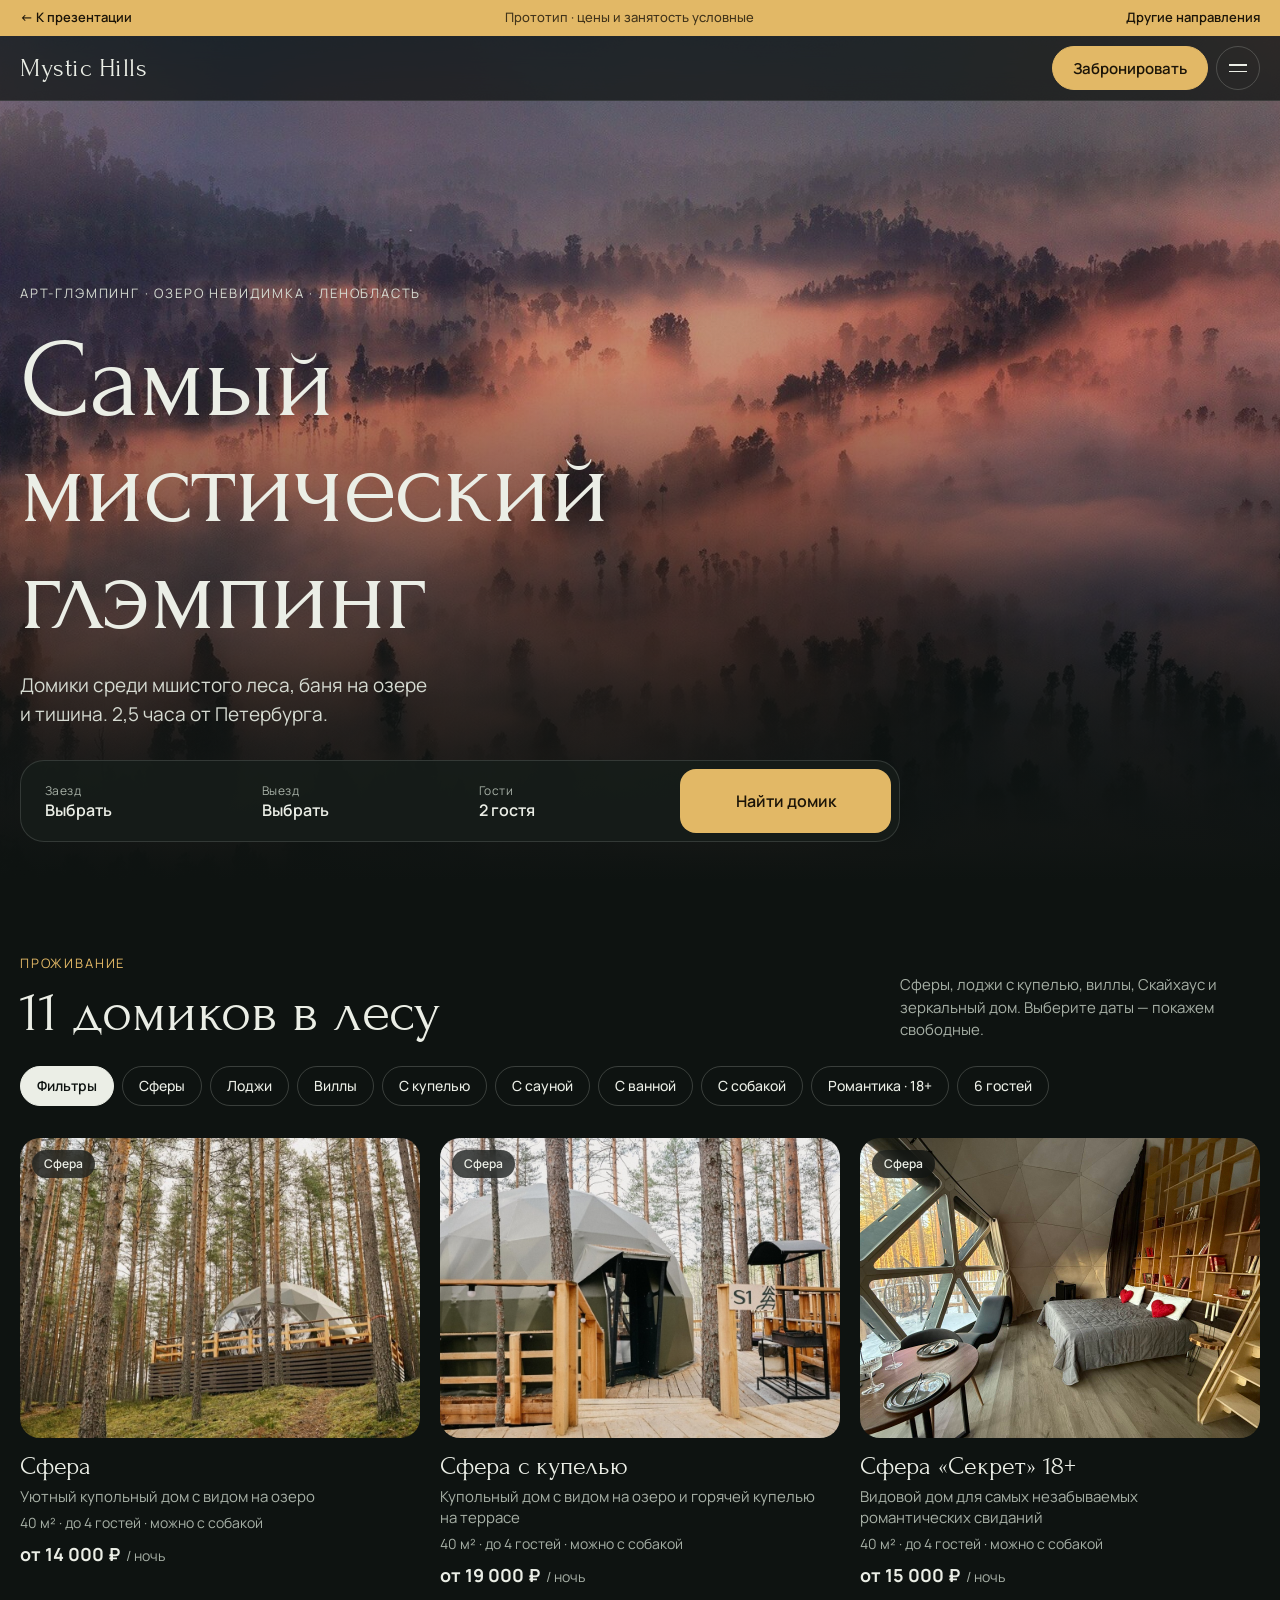
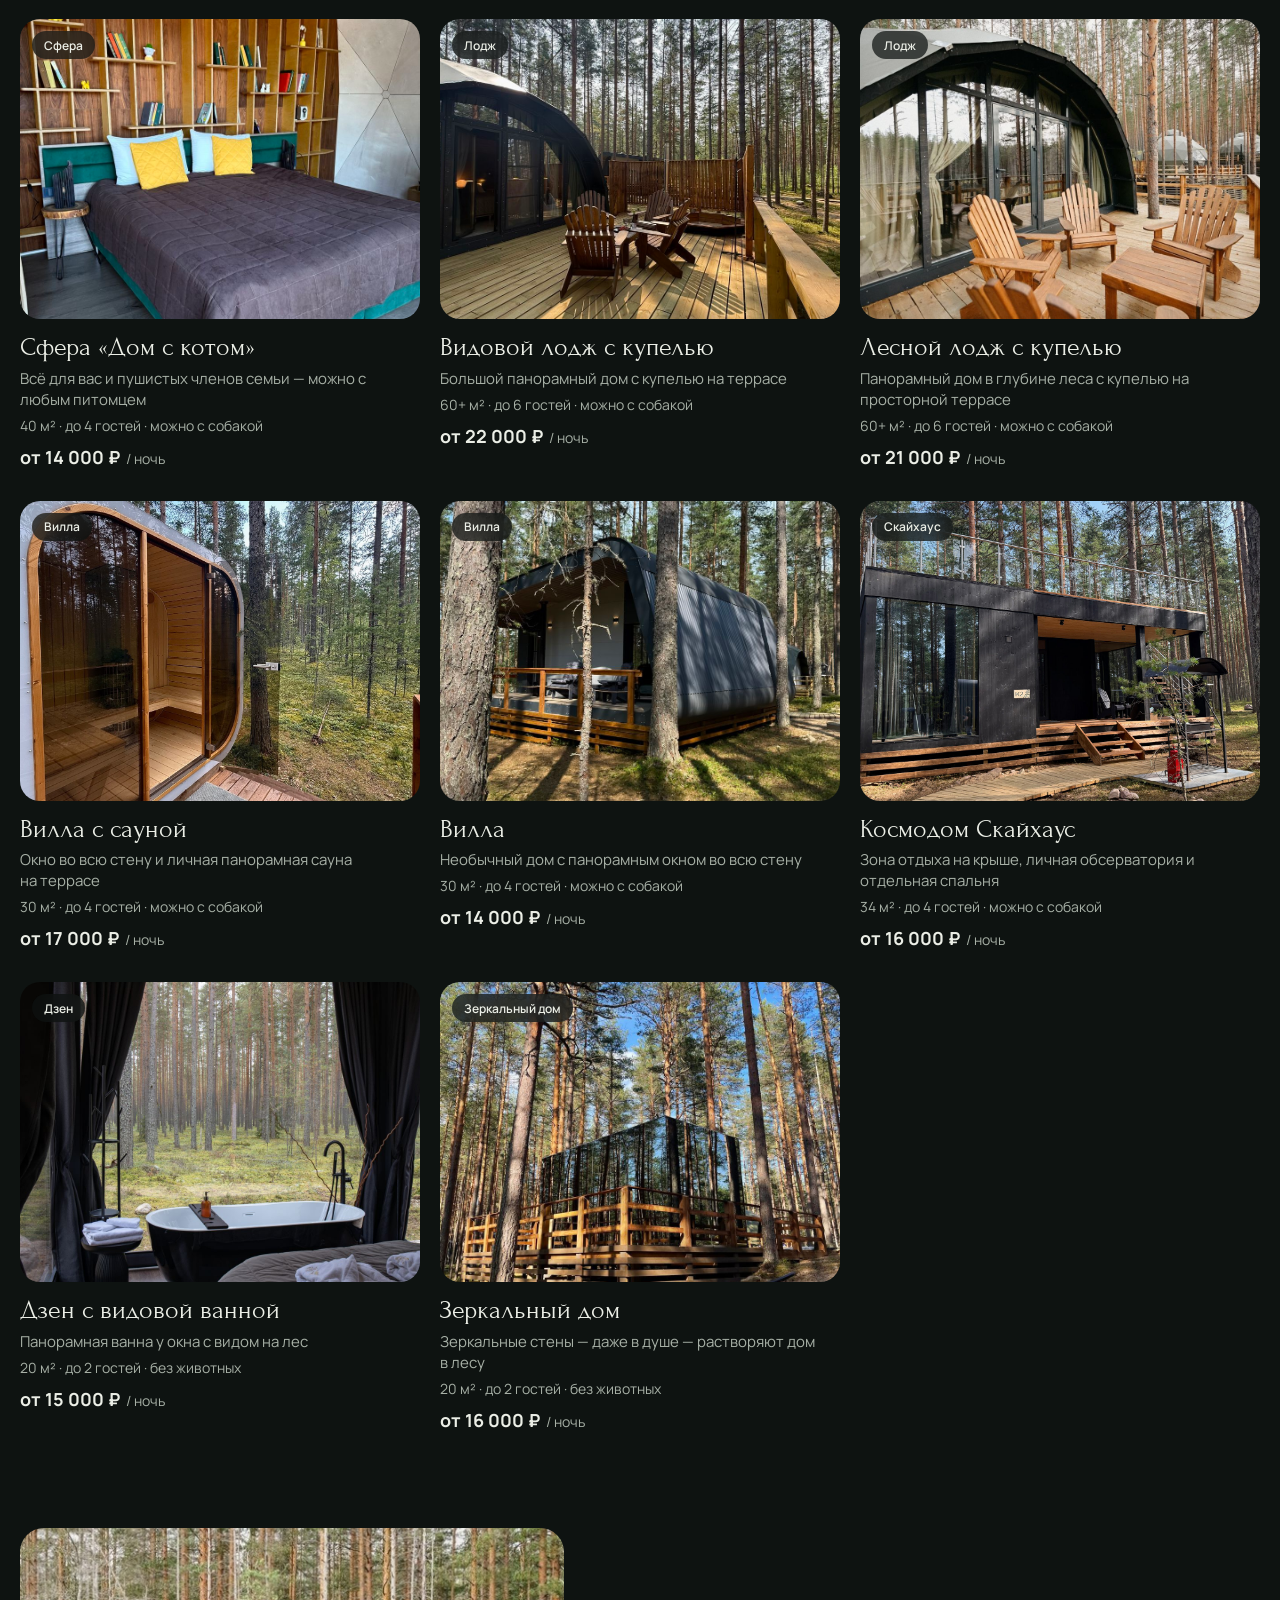
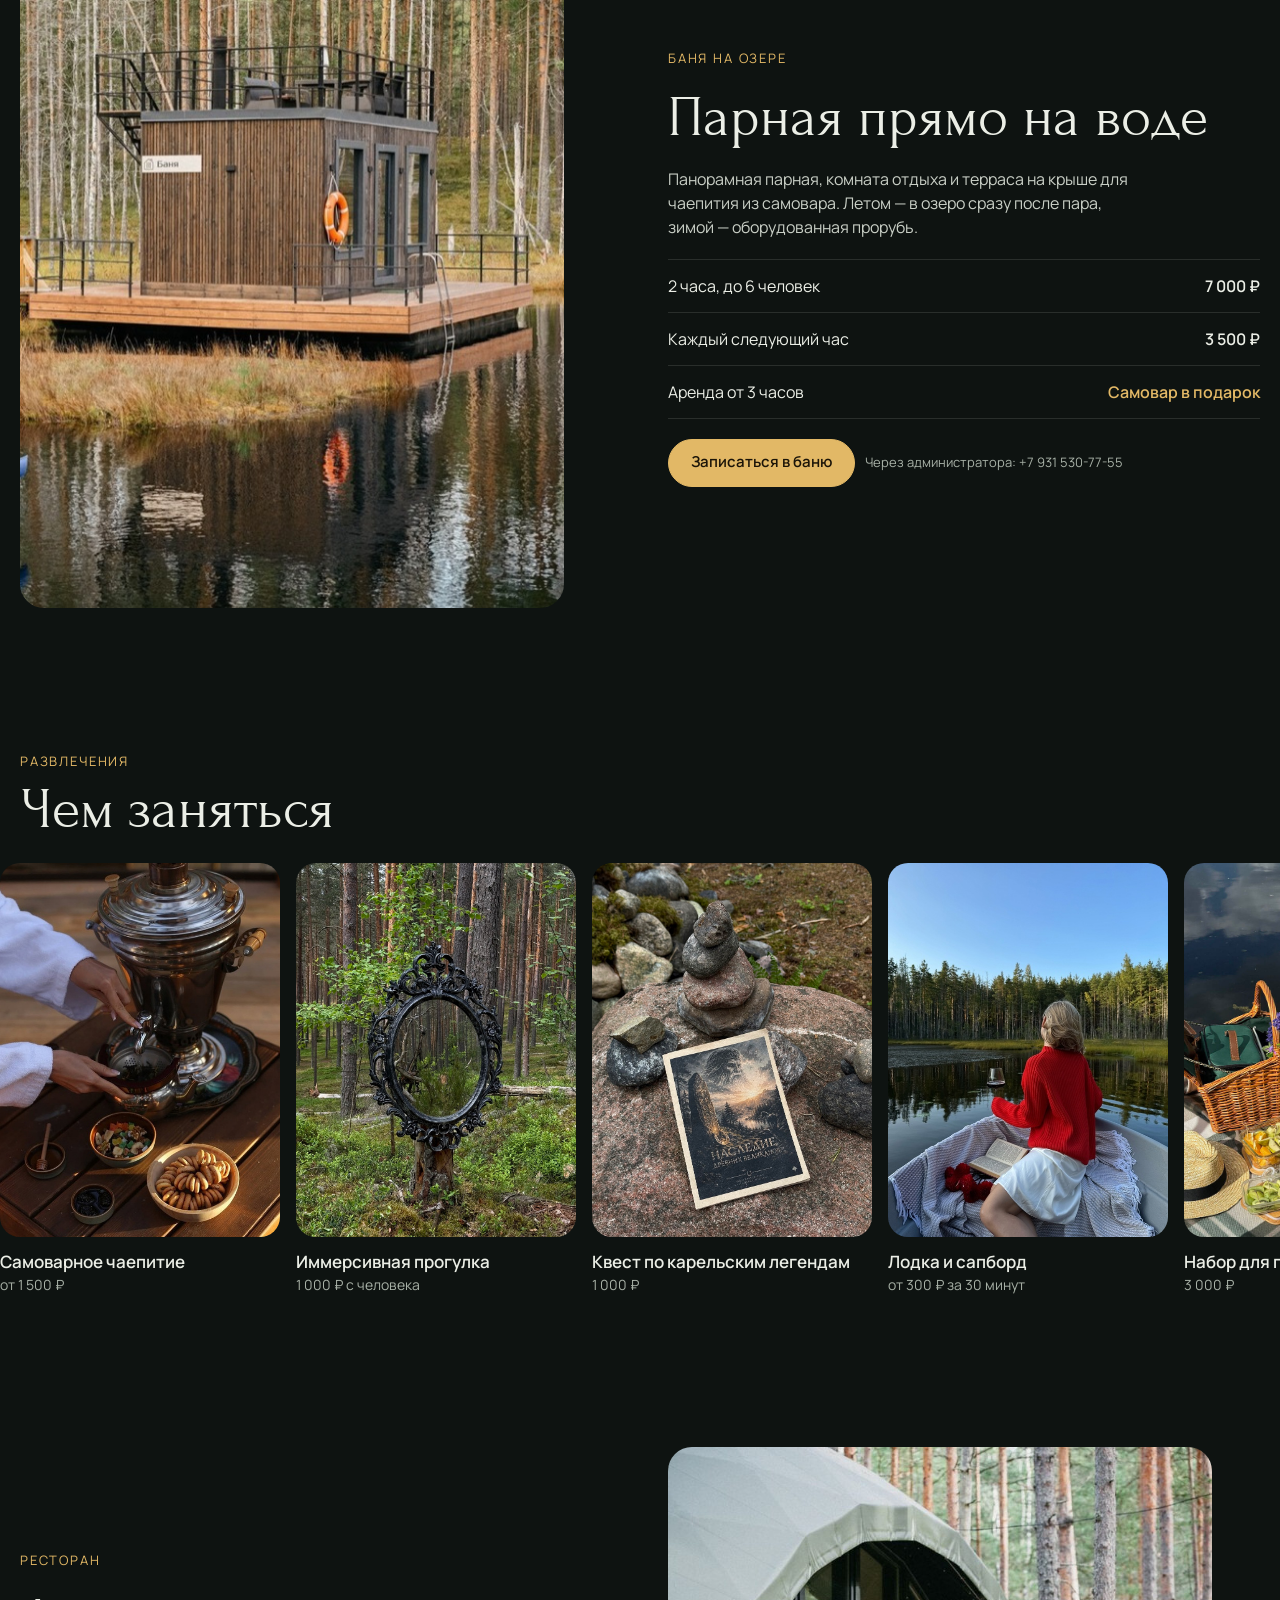
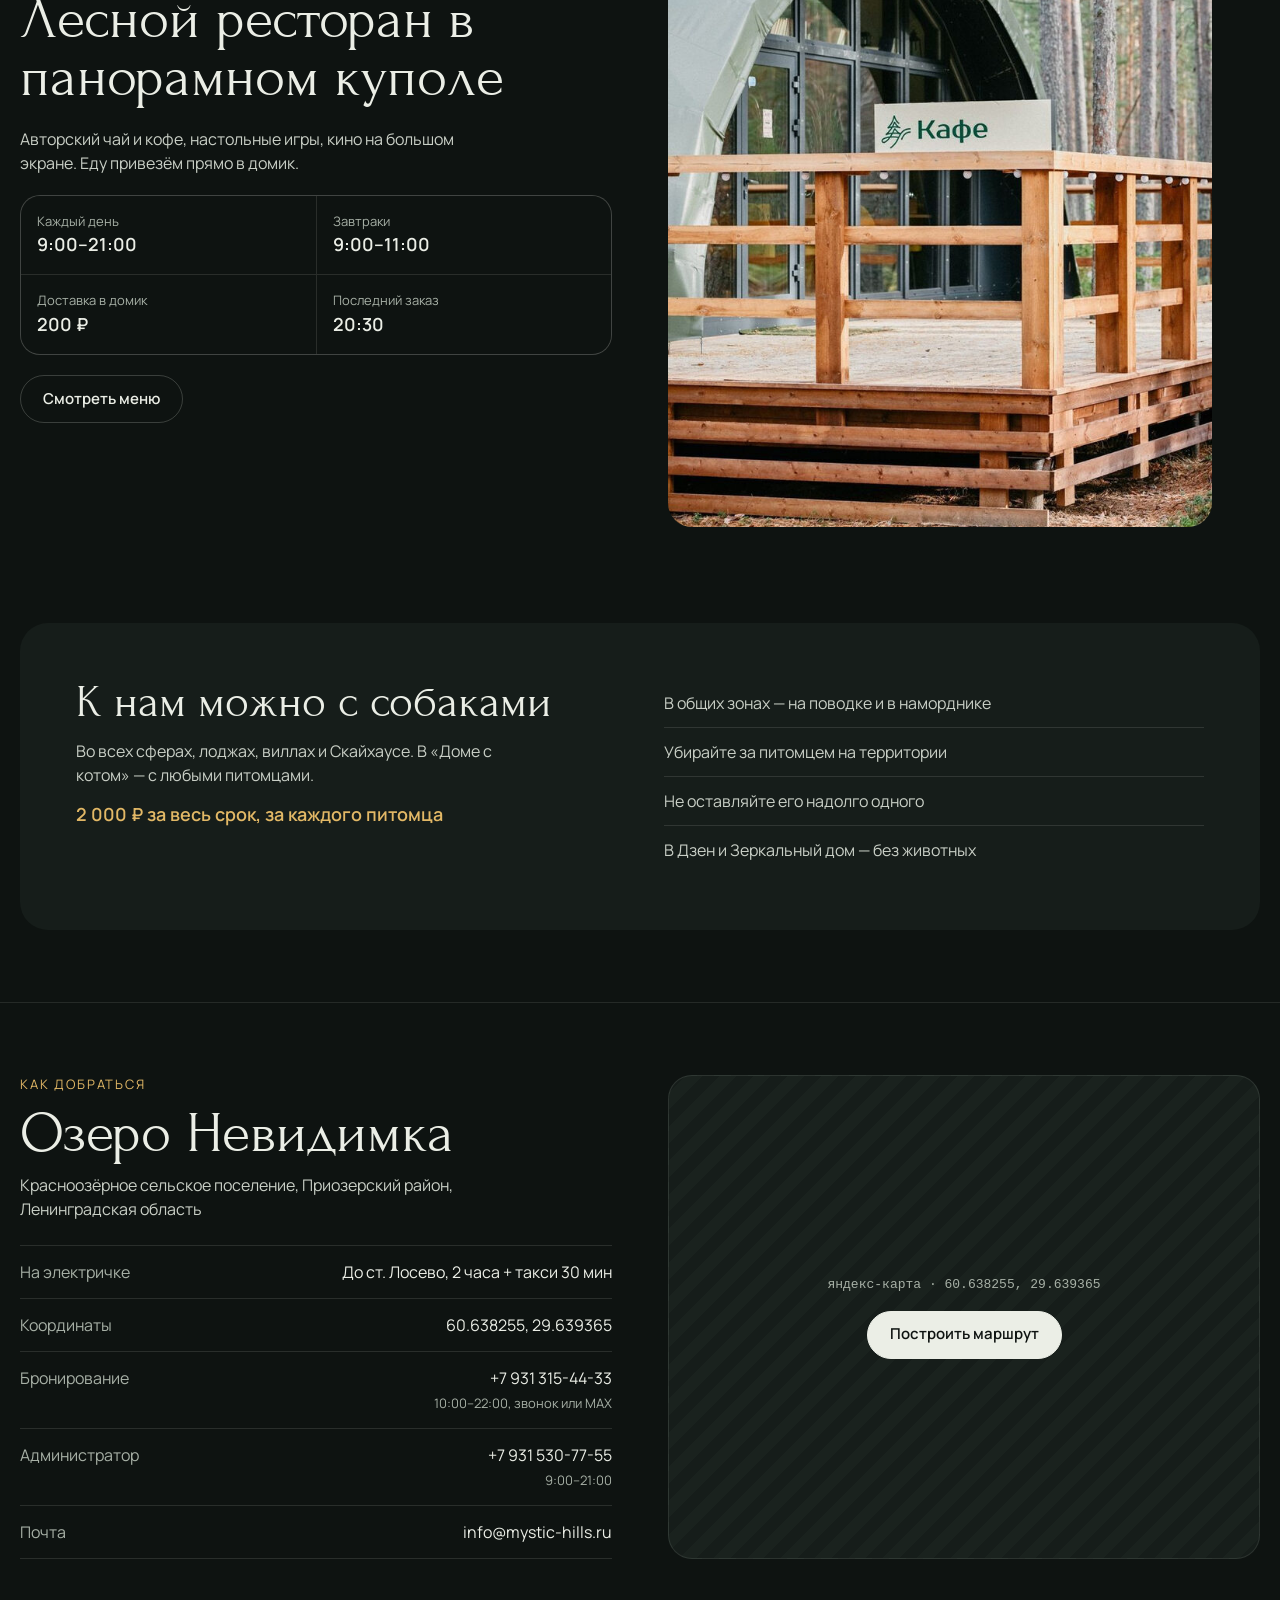
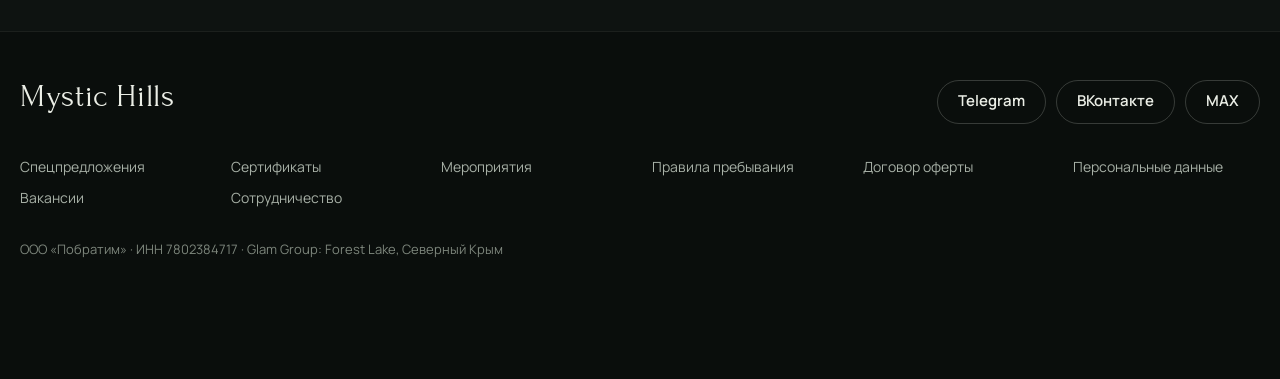
==== demo.html @ cab9d1b2 "Презентация редизайна Mystic Hills с демо-режимом прототипа - index.html: 17 слайдов «было / стало»," ====
<!DOCTYPE html>
<html lang="ru">
<head>
<meta charset="utf-8">
<meta name="viewport" content="width=device-width, initial-scale=1, viewport-fit=cover">
<title>Mystic Hills — прототип сайта бронирования</title>
<meta name="description" content="Демо нового сайта глэмпинга Mystic Hills: каталог домиков, фильтры, календарь занятости и бронирование в пять шагов.">
<meta name="robots" content="noindex">
<link rel="icon" href="assets/img/favicon.svg" type="image/svg+xml">
<link rel="preconnect" href="https://fonts.googleapis.com">
<link rel="preconnect" href="https://fonts.gstatic.com" crossorigin>
<link rel="stylesheet" href="https://fonts.googleapis.com/css2?family=Forum&family=Manrope:wght@400;500;600;700&display=swap">
<link rel="stylesheet" href="assets/css/demo.css?v=1">
</head>
<body>
<div id="app">

  <div id="demo-strip" class="demo-strip" hidden>
    <a href="index.html" class="demo-strip__back">← К презентации</a>
    <span class="demo-strip__note">Прототип · цены и занятость условные</span>
    <a href="variants/" class="demo-strip__link">Другие направления</a>
  </div>

  <header class="hdr">
    <div class="hdr__in">
      <a href="#" class="brand" data-act="goTop">Mystic Hills</a>
      <div class="hdr__right">
        <button class="btn btn--acc" data-act="openBookingEmpty">Забронировать</button>
        <button class="burger" data-act="openMenu" aria-label="Меню"><span></span><span></span></button>
      </div>
    </div>
  </header>

  <section class="hero">
    <img src="assets/img/hero.jpg" alt="Туманный лес" class="hero__img" fetchpriority="high">
    <div class="hero__shade"></div>
    <div class="hero__in">
      <div class="eyebrow eyebrow--light">Арт-глэмпинг · Озеро Невидимка · Ленобласть</div>
      <h1 class="hero__title">Самый мистический глэмпинг</h1>
      <p class="hero__lead">Домики среди мшистого леса, баня на озере и тишина. 2,5 часа от Петербурга.</p>
      <div class="search">
        <button class="search__cell" data-act="openBookingEmpty"><div class="search__k">Заезд</div><div class="search__v" id="hero-ci">Выбрать</div></button>
        <button class="search__cell" data-act="openBookingEmpty"><div class="search__k">Выезд</div><div class="search__v" id="hero-co">Выбрать</div></button>
        <button class="search__cell" data-act="openFilters"><div class="search__k">Гости</div><div class="search__v" id="hero-guests">2 гостя</div></button>
        <button class="search__go" data-act="findHouses">Найти домик</button>
      </div>
    </div>
  </section>

  <section id="houses" class="wrap sec sec--houses">
    <div class="sec__head">
      <div class="sec__title">
        <div class="eyebrow">Проживание</div>
        <h2 class="h2">11 домиков в лесу</h2>
      </div>
      <p class="sec__sub" id="houses-sub"></p>
    </div>
    <div class="chips-row" id="chips"></div>
    <div id="cards"></div>
  </section>

  <section id="banya" class="wrap sec">
    <div class="split">
      <div class="split__photo"><img src="assets/img/banya.jpg" alt="Баня на озере" loading="lazy"></div>
      <div class="split__text">
        <div class="eyebrow">Баня на озере</div>
        <h2 class="h2">Парная прямо на воде</h2>
        <p class="p">Панорамная парная, комната отдыха и терраса на крыше для чаепития из самовара. Летом — в озеро сразу после пара, зимой — оборудованная прорубь.</p>
        <div class="rows">
          <div class="row"><span>2 часа, до 6 человек</span><b>7 000 ₽</b></div>
          <div class="row"><span>Каждый следующий час</span><b>3 500 ₽</b></div>
          <div class="row"><span>Аренда от 3 часов</span><b class="acc">Самовар в подарок</b></div>
        </div>
        <div class="actions">
          <a href="tel:+79315307755" class="btn btn--acc btn--lg">Записаться в баню</a>
          <span class="muted small">Через администратора: +7 931 530-77-55</span>
        </div>
      </div>
    </div>
  </section>

  <section id="activities" class="sec sec--bleed">
    <div class="wrap sec__title" style="padding-bottom:24px">
      <div class="eyebrow">Развлечения</div>
      <h2 class="h2">Чем заняться</h2>
    </div>
    <div class="rail" id="acts"></div>
  </section>

  <section id="cafe" class="wrap sec">
    <div class="split">
      <div class="split__text">
        <div class="eyebrow">Ресторан</div>
        <h2 class="h2">Лесной ресторан в панорамном куполе</h2>
        <p class="p">Авторский чай и кофе, настольные игры, кино на большом экране. Еду привезём прямо в домик.</p>
        <div class="facts">
          <div class="fact"><div class="fact__k">Каждый день</div><div class="fact__v">9:00–21:00</div></div>
          <div class="fact"><div class="fact__k">Завтраки</div><div class="fact__v">9:00–11:00</div></div>
          <div class="fact"><div class="fact__k">Доставка в домик</div><div class="fact__v">200 ₽</div></div>
          <div class="fact"><div class="fact__k">Последний заказ</div><div class="fact__v">20:30</div></div>
        </div>
        <div><a href="https://mystic-hills.ru/cafe" target="_blank" rel="noopener" class="btn btn--ghost btn--lg">Смотреть меню</a></div>
      </div>
      <div class="split__photo"><img src="assets/img/cafe.jpg" alt="Ресторан" loading="lazy"></div>
    </div>
  </section>

  <section id="dogs" class="wrap sec sec--dogs">
    <div class="card-block">
      <div class="card-block__a">
        <h2 class="h2 h2--sm">К нам можно с собаками</h2>
        <p class="p">Во всех сферах, лоджах, виллах и Скайхаусе. В «Доме с котом» — с любыми питомцами.</p>
        <div class="acc bold big">2 000 ₽ за весь срок, за каждого питомца</div>
      </div>
      <div class="card-block__b">
        <div class="line">В общих зонах — на поводке и в наморднике</div>
        <div class="line">Убирайте за питомцем на территории</div>
        <div class="line">Не оставляйте его надолго одного</div>
        <div class="line line--last">В Дзен и Зеркальный дом — без животных</div>
      </div>
    </div>
  </section>

  <section id="contacts" class="contacts">
    <div class="wrap contacts__in">
      <div class="contacts__text">
        <div class="sec__title">
          <div class="eyebrow">Как добраться</div>
          <h2 class="h2">Озеро Невидимка</h2>
          <p class="p">Красноозёрное сельское поселение, Приозерский район, Ленинградская область</p>
        </div>
        <div class="rows rows--kv">
          <div class="row"><span class="muted">На электричке</span><span class="r">До ст. Лосево, 2 часа + такси 30 мин</span></div>
          <div class="row"><span class="muted">Координаты</span><span>60.638255, 29.639365</span></div>
          <div class="row"><span class="muted">Бронирование</span><a href="tel:+79313154433" class="r fg">+7 931 315-44-33<br><span class="muted small">10:00–22:00, звонок или MAX</span></a></div>
          <div class="row"><span class="muted">Администратор</span><a href="tel:+79315307755" class="r fg">+7 931 530-77-55<br><span class="muted small">9:00–21:00</span></a></div>
          <div class="row"><span class="muted">Почта</span><a href="mailto:info@mystic-hills.ru" class="fg">info@mystic-hills.ru</a></div>
        </div>
      </div>
      <div class="map">
        <div class="map__coords">яндекс-карта · 60.638255, 29.639365</div>
        <a href="https://yandex.ru/maps/?pt=29.639365,60.638255&z=13&l=map" target="_blank" rel="noopener" class="btn btn--light btn--lg">Построить маршрут</a>
      </div>
    </div>
  </section>

  <footer class="ftr">
    <div class="wrap ftr__in">
      <div class="ftr__top">
        <div class="brand brand--lg">Mystic Hills</div>
        <div class="actions">
          <a href="https://t.me/mystic_hills_glamping" target="_blank" rel="noopener" class="btn btn--ghost">Telegram</a>
          <a href="https://vk.com/mystic_hills_glamping" target="_blank" rel="noopener" class="btn btn--ghost">ВКонтакте</a>
          <a href="https://max.ru/u/f9LHodD0cOJM_e6etfQErYvmC1yihYffdZWb_3Ee_3kpwWaLHGu5f7qzXiw" target="_blank" rel="noopener" class="btn btn--ghost">MAX</a>
        </div>
      </div>
      <div class="ftr__links">
        <a href="https://mystic-hills.ru/akcii">Спецпредложения</a>
        <a href="https://mystic-hills.ru/sertifikaty">Сертификаты</a>
        <a href="https://mystic-hills.ru/meropriyatiya">Мероприятия</a>
        <a href="https://mystic-hills.ru/pravila">Правила пребывания</a>
        <a href="https://mystic-hills.ru/oferta">Договор оферты</a>
        <a href="https://mystic-hills.ru/privacy">Персональные данные</a>
        <a href="https://mystic-hills.ru/vacancy">Вакансии</a>
        <a href="https://mystic-hills.ru/sotrudnichestvo">Сотрудничество</a>
      </div>
      <div class="ftr__legal">ООО «Побратим» · ИНН 7802384717 · Glam Group: Forest Lake, Северный Крым</div>
    </div>
  </footer>

  <div id="bar" class="bar" hidden></div>
  <div id="overlay"></div>
</div>
<script src="assets/js/demo.js?v=1"></script>
</body>
</html>
---- assets/css/demo.css ----
/* Mystic Hills — прототип. Тёмная тема «Ночной лес», янтарный акцент. */
:root{
  --bg:#0e1311; --bg2:#161d1a; --bg3:#1c2320; --fg:#ebeee6; --fg2:#d6dbd2; --fg3:#c9cfc6;
  --muted:#a7b0a6; --muted2:#7d867c; --acc:#e2b866; --acc2:#ecc97f; --accfg:#1b1408;
  --line:rgba(235,238,230,0.12); --line2:rgba(235,238,230,0.2);
}
*{box-sizing:border-box}
[hidden]{display:none!important}
html,body{margin:0;background:var(--bg);color:var(--fg);-webkit-font-smoothing:antialiased}
body{font-family:'Manrope',sans-serif;font-size:16px;line-height:1.5;min-height:100vh}
body.locked{overflow:hidden}
a{color:var(--acc);text-decoration:none}
a:hover{color:var(--acc2)}
button,input,textarea{font-family:inherit;font-size:inherit}
button{cursor:pointer;color:inherit}
img{display:block}
::-webkit-scrollbar{width:8px;height:0}
::-webkit-scrollbar-thumb{background:rgba(235,238,230,0.15);border-radius:8px}
.hide-scroll{scrollbar-width:none}
.hide-scroll::-webkit-scrollbar{display:none}

.wrap{max-width:1280px;margin:0 auto;padding-left:20px;padding-right:20px}
.serif{font-family:'Forum',serif;font-weight:400}
.eyebrow{font-size:13px;letter-spacing:0.14em;text-transform:uppercase;color:var(--acc)}
.eyebrow--light{color:var(--fg2)}
.h2{margin:0;font-family:'Forum',serif;font-weight:400;font-size:clamp(34px,5vw,58px);line-height:1}
.h2--sm{font-size:clamp(30px,4vw,46px)}
.p{margin:0;color:var(--fg3);max-width:46ch;text-wrap:pretty}
.muted{color:var(--muted)}
.small{font-size:13px}
.acc{color:var(--acc)}
.fg{color:var(--fg)}
.bold{font-weight:600}
.big{font-size:18px}
.r{text-align:right}

/* кнопки */
.btn{height:44px;padding:0 20px;border-radius:999px;border:1px solid transparent;background:transparent;font-weight:600;font-size:15px;display:inline-flex;align-items:center;justify-content:center;gap:8px;white-space:nowrap;cursor:pointer;color:var(--fg);transition:background .15s,color .15s}
.btn--acc{background:var(--acc);color:var(--accfg);border-color:var(--acc)}
.btn--acc:hover{background:var(--acc2);color:var(--accfg)}
.btn--ghost{border-color:var(--line2);color:var(--fg)}
.btn--ghost:hover{background:rgba(235,238,230,0.06);color:var(--fg)}
.btn--light{background:var(--fg);color:var(--bg);border-color:var(--fg)}
.btn--light:hover{background:#fff;color:var(--bg)}
.btn--lg{height:48px;padding:0 22px}
.btn--xl{height:52px;font-size:16px;width:100%}
.btn--dis{background:rgba(235,238,230,0.12);color:rgba(235,238,230,0.4);border-color:transparent;cursor:default}
.btn--dis:hover{background:rgba(235,238,230,0.12);color:rgba(235,238,230,0.4)}
.chip{flex:none;height:40px;padding:0 16px;border-radius:999px;border:1px solid var(--line2);background:transparent;color:var(--fg);font-weight:500;font-size:14px;white-space:nowrap;display:inline-flex;align-items:center;gap:8px}
.chip--on{background:var(--acc);color:var(--accfg);border-color:var(--acc)}
.chip--main{background:var(--fg);color:var(--bg);border-color:var(--fg);font-weight:600}
.chip--tall{height:44px;padding:0 18px}
.chip__n{min-width:20px;height:20px;border-radius:999px;background:var(--bg);color:var(--fg);font-size:12px;display:inline-flex;align-items:center;justify-content:center;padding:0 6px}

/* полоска демо */
.demo-strip{display:flex;align-items:center;justify-content:space-between;gap:16px;padding:0 20px;height:36px;background:var(--acc);color:var(--accfg);font-size:13px;font-weight:600}
.demo-strip a{color:var(--accfg)}
.demo-strip a:hover{text-decoration:underline}
.demo-strip__note{font-weight:500;opacity:.8;text-align:center}
@media (max-width:640px){.demo-strip__note{display:none}}

/* шапка */
.hdr{position:sticky;top:0;z-index:20;background:rgba(14,19,17,0.72);backdrop-filter:blur(14px);-webkit-backdrop-filter:blur(14px);border-bottom:1px solid rgba(235,238,230,0.1)}
.hdr__in{max-width:1280px;margin:0 auto;padding:10px 20px;display:flex;align-items:center;justify-content:space-between;gap:12px;height:64px}
.hdr__right{display:flex;align-items:center;gap:8px}
.brand{font-family:'Forum',serif;font-size:26px;letter-spacing:0.02em;color:var(--fg);line-height:1}
.brand:hover{color:var(--fg)}
.brand--lg{font-size:32px}
.burger{width:44px;height:44px;border-radius:999px;border:1px solid var(--line2);background:transparent;display:flex;flex-direction:column;align-items:center;justify-content:center;gap:5px}
.burger span{display:block;width:18px;height:1.5px;background:var(--fg)}

/* первый экран */
.hero{position:relative;margin-top:-65px;min-height:clamp(620px,94vh,920px);display:flex;flex-direction:column;justify-content:flex-end;overflow:hidden}
.hero__img{position:absolute;inset:0;width:100%;height:100%;object-fit:cover}
.hero__shade{position:absolute;inset:0;background:linear-gradient(180deg,rgba(14,19,17,0.35) 0%,rgba(14,19,17,0.25) 40%,rgba(14,19,17,0.85) 78%,#0e1311 100%)}
.hero__in{position:relative;max-width:1280px;width:100%;margin:0 auto;padding:120px 20px 40px;display:flex;flex-direction:column;gap:24px}
.hero__title{margin:0;font-family:'Forum',serif;font-weight:400;font-size:clamp(46px,9vw,112px);line-height:0.95;letter-spacing:-0.01em;max-width:11ch;text-wrap:balance}
.hero__lead{margin:0;max-width:34ch;font-size:clamp(16px,1.6vw,19px);color:var(--fg2);text-wrap:pretty}
.search{margin-top:8px;max-width:880px;background:rgba(22,29,26,0.92);border:1px solid rgba(235,238,230,0.14);border-radius:24px;padding:8px;display:grid;grid-template-columns:repeat(auto-fit,minmax(140px,1fr));gap:6px}
.search__cell{text-align:left;min-height:64px;padding:10px 16px;border-radius:16px;border:none;background:transparent;color:var(--fg)}
.search__cell:hover{background:rgba(235,238,230,0.06)}
.search__k{font-size:12px;color:var(--muted);letter-spacing:0.04em}
.search__v{font-size:16px;font-weight:600}
.search__go{min-height:64px;border-radius:16px;border:none;background:var(--acc);color:var(--accfg);font-weight:600;font-size:16px}
.search__go:hover{background:var(--acc2)}

/* секции */
.sec{padding:72px 20px}
.sec--houses{padding-bottom:24px}
.sec--bleed{padding-left:0;padding-right:0}
.sec--dogs{padding-top:24px}
.sec__head{display:flex;flex-wrap:wrap;align-items:flex-end;justify-content:space-between;gap:16px 32px;margin-bottom:24px}
.sec__title{display:flex;flex-direction:column;gap:10px}
.sec__sub{margin:0;max-width:40ch;color:var(--muted);font-size:15px}
.chips-row{display:flex;gap:8px;overflow-x:auto;margin:0 -20px 28px;padding:0 20px 4px;scrollbar-width:none}
.chips-row::-webkit-scrollbar{display:none}

/* каталог */
.grid{display:grid;grid-template-columns:repeat(auto-fill,minmax(min(100%,300px),1fr));gap:32px 20px}
.card{cursor:pointer;display:flex;flex-direction:column;gap:14px;text-align:left;background:none;border:none;padding:0;color:var(--fg)}
.card--off{opacity:.5}
.card__ph{position:relative;aspect-ratio:4/3;border-radius:20px;overflow:hidden;background:var(--bg2)}
.card__ph img{width:100%;height:100%;object-fit:cover;transition:transform .5s}
.card:hover .card__ph img{transform:scale(1.03)}
.card__tags{position:absolute;top:12px;left:12px;display:flex;gap:6px;flex-wrap:wrap;pointer-events:none}
.tag{height:28px;padding:0 12px;border-radius:999px;background:rgba(14,19,17,0.72);backdrop-filter:blur(8px);font-size:12px;font-weight:600;display:inline-flex;align-items:center}
.tag--light{background:var(--fg);color:var(--bg)}
.card__body{display:flex;flex-direction:column;gap:6px}
.card__name{font-family:'Forum',serif;font-size:26px;line-height:1.1}
.card__feat{color:var(--muted);font-size:15px;text-wrap:pretty}
.card__meta{color:var(--muted);font-size:14px}
.price{display:flex;align-items:baseline;gap:6px;margin-top:4px}
.price b{font-weight:700;font-size:18px}
.price span{color:var(--muted);font-size:14px}
.empty{padding:48px 0;display:flex;flex-direction:column;align-items:flex-start;gap:12px}
.empty__t{font-family:'Forum',serif;font-size:28px}

/* разделы с фото */
.split{display:grid;grid-template-columns:repeat(auto-fit,minmax(min(100%,420px),1fr));gap:32px 56px;align-items:center}
.split__photo{aspect-ratio:4/5;max-height:680px;border-radius:24px;overflow:hidden;background:var(--bg2)}
.split__photo img{width:100%;height:100%;object-fit:cover}
.split__text{display:flex;flex-direction:column;gap:20px}
.rows{display:flex;flex-direction:column;border-top:1px solid var(--line)}
.row{display:flex;justify-content:space-between;gap:16px;padding:14px 0;border-bottom:1px solid var(--line)}
.row b{font-weight:600}
.actions{display:flex;flex-wrap:wrap;gap:10px;align-items:center}
.facts{display:grid;grid-template-columns:repeat(2,minmax(0,1fr));gap:1px;background:var(--line);border:1px solid var(--line);border-radius:20px;overflow:hidden}
.fact{background:var(--bg);padding:16px}
.fact__k{color:var(--muted);font-size:13px}
.fact__v{font-weight:600;font-size:18px}

.rail{display:flex;gap:16px;overflow-x:auto;scroll-snap-type:x mandatory;padding:0 max(20px,calc((100vw - 1240px) / 2)) 8px;scrollbar-width:none}
.rail::-webkit-scrollbar{display:none}
.act{flex:none;width:clamp(220px,62vw,280px);scroll-snap-align:start;display:flex;flex-direction:column;gap:12px}
.act__ph{aspect-ratio:3/4;border-radius:20px;overflow:hidden;background:var(--bg2)}
.act__ph img{width:100%;height:100%;object-fit:cover}
.act__n{font-weight:600;font-size:17px}
.act__p{color:var(--muted);font-size:14px}

.card-block{background:var(--bg2);border-radius:28px;padding:clamp(24px,5vw,56px);display:grid;grid-template-columns:repeat(auto-fit,minmax(min(100%,320px),1fr));gap:24px 48px}
.card-block__a{display:flex;flex-direction:column;gap:14px}
.card-block__b{display:flex;flex-direction:column}
.line{padding:12px 0;border-bottom:1px solid var(--line);color:var(--fg3)}
.line--last{border-bottom:none}

.contacts{border-top:1px solid rgba(235,238,230,0.1)}
.contacts__in{padding-top:72px;padding-bottom:72px;display:grid;grid-template-columns:repeat(auto-fit,minmax(min(100%,380px),1fr));gap:40px 56px}
.contacts__text{display:flex;flex-direction:column;gap:24px}
.rows--kv{border-top:none}
.rows--kv .row{border-bottom:none;border-top:1px solid var(--line)}
.rows--kv .row:last-child{border-bottom:1px solid var(--line)}
.map{position:relative;min-height:360px;border-radius:24px;overflow:hidden;background:repeating-linear-gradient(135deg,#161d1a 0 12px,#1a221e 12px 24px);border:1px solid rgba(235,238,230,0.1);display:flex;flex-direction:column;align-items:center;justify-content:center;gap:16px;padding:24px}
.map__coords{font-family:ui-monospace,Menlo,monospace;font-size:13px;color:var(--muted)}

.ftr{background:#0a0e0c;border-top:1px solid rgba(235,238,230,0.08)}
.ftr__in{padding-top:48px;padding-bottom:120px;display:flex;flex-direction:column;gap:32px}
.ftr__top{display:flex;flex-wrap:wrap;justify-content:space-between;gap:24px}
.ftr__links{display:grid;grid-template-columns:repeat(auto-fill,minmax(160px,1fr));gap:10px 24px;font-size:14px}
.ftr__links a{color:var(--muted)}
.ftr__links a:hover{color:var(--fg)}
.ftr__legal{font-size:13px;color:var(--muted2)}

/* плавающая панель брони */
.bar{position:fixed;left:12px;right:12px;bottom:12px;z-index:15;display:flex;justify-content:center;pointer-events:none}
.bar[hidden]{display:none}
.bar__in{pointer-events:auto;width:100%;max-width:560px;display:flex;align-items:center;gap:12px;padding:8px 8px 8px 20px;border-radius:999px;background:rgba(31,40,36,0.94);backdrop-filter:blur(12px);border:1px solid rgba(235,238,230,0.14);box-shadow:0 12px 40px rgba(0,0,0,0.45);animation:up .25s ease-out}
@keyframes up{from{transform:translateY(16px);opacity:0}to{transform:none;opacity:1}}
.bar__txt{flex:1;min-width:0;text-align:left;background:none;border:none;color:var(--fg);padding:0}
.bar__k{font-size:12px;color:var(--muted)}
.bar__v{font-weight:600;font-size:15px;white-space:nowrap;overflow:hidden;text-overflow:ellipsis}
.bar__cta{flex:none;height:48px;padding:0 22px;border-radius:999px;border:none;background:var(--acc);color:var(--accfg);font-weight:600;font-size:15px}
.bar__cta:hover{background:var(--acc2)}

/* экраны */
.scr{position:fixed;inset:0;background:var(--bg);display:flex;flex-direction:column;animation:fade .2s ease-out}
@keyframes fade{from{opacity:0}to{opacity:1}}
.scr--menu{z-index:60;overflow-y:auto}
.scr--house{z-index:40}
.scr--booking{z-index:50}
.scr__top{max-width:1280px;width:100%;margin:0 auto;padding:10px 20px;height:64px;display:flex;align-items:center;justify-content:space-between}
.menu__nav{max-width:1280px;width:100%;margin:0 auto;padding:24px 20px;display:flex;flex-direction:column}
.menu__item{text-align:left;background:none;border:none;border-bottom:1px solid rgba(235,238,230,0.1);color:var(--fg);font-family:'Forum',serif;font-size:clamp(30px,6vw,48px);padding:14px 0;line-height:1.1}
.menu__item:hover{color:var(--acc)}
.menu__foot{max-width:1280px;width:100%;margin:0 auto;padding:8px 20px 40px;display:flex;flex-direction:column;gap:6px}
.menu__phone{color:var(--fg);font-size:20px;font-weight:600}

/* фильтры */
.sheet-bg{position:fixed;inset:0;z-index:55;background:rgba(5,8,7,0.65);display:flex;align-items:flex-end;justify-content:center;animation:fade .2s ease-out}
.sheet{width:100%;max-width:640px;max-height:88vh;background:var(--bg2);border-radius:28px 28px 0 0;display:flex;flex-direction:column;border:1px solid var(--line);border-bottom:none;animation:up .25s ease-out}
.sheet__head{display:flex;align-items:center;justify-content:space-between;padding:18px 20px;border-bottom:1px solid rgba(235,238,230,0.1)}
.sheet__title{font-family:'Forum',serif;font-size:26px}
.sheet__reset{background:none;border:none;color:var(--muted);font-size:15px;height:44px}
.sheet__body{overflow-y:auto;padding:8px 20px 20px;display:flex;flex-direction:column;gap:24px}
.fgroup{display:flex;flex-direction:column;gap:10px}
.fgroup:first-child{padding-top:12px}
.fgroup__t{font-weight:600}
.fgroup__chips{display:flex;flex-wrap:wrap;gap:8px}
.sheet__foot{padding:12px 20px 20px;border-top:1px solid rgba(235,238,230,0.1)}

/* домик */
.house__head{flex:none;height:64px;border-bottom:1px solid rgba(235,238,230,0.1)}
.house__head-in{max-width:1180px;margin:0 auto;height:100%;padding:0 20px;display:flex;align-items:center;gap:12px}
.house__title{font-weight:600;white-space:nowrap;overflow:hidden;text-overflow:ellipsis}
.house__scroll{flex:1;overflow-y:auto;overscroll-behavior:contain}
.gallery{display:flex;gap:10px;overflow-x:auto;scroll-snap-type:x mandatory;padding:20px max(20px,calc((100vw - 1140px) / 2)) 0;scrollbar-width:none}
.gallery::-webkit-scrollbar{display:none}
.gallery__ph{position:relative;flex:none;width:min(86vw,720px);aspect-ratio:4/3;border-radius:20px;overflow:hidden;scroll-snap-align:start;background:var(--bg2)}
.gallery__ph img{position:absolute;inset:0;width:100%;height:100%;object-fit:cover}
.house__body{max-width:1180px;margin:0 auto;padding:32px 20px 120px;display:flex;flex-wrap:wrap;gap:40px;align-items:flex-start}
.house__main{flex:1 1 520px;min-width:0;display:flex;flex-direction:column;gap:32px}
.house__intro{display:flex;flex-direction:column;gap:12px}
.house__h1{margin:0;font-family:'Forum',serif;font-weight:400;font-size:clamp(36px,5.5vw,64px);line-height:1}
.house__feat{margin:0;color:var(--fg3);font-size:17px;max-width:52ch}
.pills{display:flex;flex-wrap:wrap;gap:8px;margin-top:4px}
.pill{height:36px;padding:0 14px;border-radius:999px;border:1px solid rgba(235,238,230,0.18);font-size:14px;display:inline-flex;align-items:center}
.house__sec{display:flex;flex-direction:column;gap:14px}
.h3{margin:0;font-family:'Forum',serif;font-weight:400;font-size:30px}
.amen{display:grid;grid-template-columns:repeat(auto-fill,minmax(220px,1fr));gap:1px;background:rgba(235,238,230,0.1);border:1px solid rgba(235,238,230,0.1);border-radius:20px;overflow:hidden}
.amen__i{background:var(--bg);padding:16px 18px;display:flex;flex-direction:column;gap:2px}
.amen__t{font-weight:600}
.amen__d{color:var(--muted);font-size:14px}
.cond{display:flex;flex-direction:column}
.cond .row{padding:12px 0;border-top:1px solid var(--line);border-bottom:none}
.cond .row:last-child{border-bottom:1px solid var(--line)}
.aside{flex:1 1 320px;position:sticky;top:20px;background:var(--bg2);border:1px solid var(--line);border-radius:24px;padding:22px;display:flex;flex-direction:column;gap:16px}
.aside__price{display:flex;align-items:baseline;gap:6px}
.aside__price b{font-weight:700;font-size:26px}
.aside__price span{color:var(--muted)}
.dates{display:grid;grid-template-columns:1fr 1fr;text-align:left;border:1px solid rgba(235,238,230,0.18);border-radius:16px;background:transparent;color:var(--fg);padding:0;overflow:hidden}
.dates > div{padding:12px 14px}
.dates > div:first-child{border-right:1px solid rgba(235,238,230,0.18)}
.dates__k{font-size:12px;color:var(--muted)}
.dates__v{font-weight:600}
button.dates:hover{background:rgba(235,238,230,0.04)}
.warn{color:#f0cf8c;font-size:14px}
.aside__note{color:var(--muted);font-size:13px;text-align:center}

/* бронирование */
.bk__head{flex:none;border-bottom:1px solid rgba(235,238,230,0.1)}
.bk__head-in{max-width:760px;margin:0 auto;padding:10px 20px 14px;display:flex;flex-direction:column;gap:12px}
.bk__row{height:44px;display:flex;align-items:center;justify-content:space-between;gap:12px}
.bk__step{font-size:12px;color:var(--muted)}
.bk__title{font-family:'Forum',serif;font-size:24px;line-height:1.1}
.bk__bars{display:grid;grid-template-columns:repeat(5,1fr);gap:4px}
.bk__bars span{height:3px;border-radius:3px;background:rgba(235,238,230,0.14)}
.bk__bars span.on{background:var(--acc)}
.bk__scroll{flex:1;overflow-y:auto;overscroll-behavior:contain}
.bk__body{max-width:760px;margin:0 auto;padding:20px 20px 40px}
.bk__foot{flex:none;border-top:1px solid rgba(235,238,230,0.1);background:#121815}
.bk__foot-in{max-width:760px;margin:0 auto;padding:12px 20px;display:flex;align-items:center;gap:10px}
.bk__sum{flex:1;min-width:0}
.bk__sum-k{font-size:12px;color:var(--muted);white-space:nowrap;overflow:hidden;text-overflow:ellipsis}
.bk__sum-v{font-weight:700;font-size:17px}
.bk__back{height:52px;padding:0 18px;border-radius:999px;border:1px solid rgba(235,238,230,0.25);background:transparent;color:var(--fg);font-weight:600}
.bk__next{height:52px;padding:0 24px;border-radius:999px;border:none;background:var(--acc);color:var(--accfg);font-weight:600;font-size:16px}
.bk__next:hover{background:var(--acc2)}
.bk__next.btn--dis,.bk__next.btn--dis:hover{background:rgba(235,238,230,0.12);color:rgba(235,238,230,0.4)}
.col{display:flex;flex-direction:column;gap:20px}
.hint{color:var(--muted);font-size:14px}

.cal{display:flex;flex-direction:column;gap:10px}
.cal__m{font-family:'Forum',serif;font-size:24px;text-transform:capitalize}
.cal__wd{display:grid;grid-template-columns:repeat(7,minmax(0,1fr));gap:2px;font-size:12px;color:var(--muted2);text-align:center}
.cal__g{display:grid;grid-template-columns:repeat(7,minmax(0,1fr));gap:2px}
.d{height:46px;border:none;border-radius:12px;background:transparent;color:var(--fg);font-size:15px;font-weight:500;cursor:pointer;padding:0}
.d:hover:not(:disabled){background:rgba(235,238,230,0.08)}
.d:disabled{color:rgba(235,238,230,0.28);cursor:default}
.d--b{text-decoration:line-through}
.d--pad{visibility:hidden}
.d--in{background:rgba(226,184,102,0.16);border-radius:0}
.d--s,.d--e{background:var(--acc)!important;color:var(--accfg);font-weight:700}
.d--s.d--range{border-radius:12px 0 0 12px}
.d--e{border-radius:0 12px 12px 0}

.pick{display:flex;gap:14px;align-items:center;padding:10px;border-radius:20px;border:1.5px solid rgba(235,238,230,0.1);background:#141a17;cursor:pointer;text-align:left;width:100%;color:var(--fg)}
.pick--sel{border-color:var(--acc);background:rgba(226,184,102,0.08)}
.pick--off{opacity:.45;cursor:default}
.pick img{width:88px;height:88px;border-radius:14px;object-fit:cover;flex:none}
.pick__b{flex:1;min-width:0;display:flex;flex-direction:column;gap:3px}
.pick__n{font-family:'Forum',serif;font-size:21px;line-height:1.1}
.pick__m{color:var(--muted);font-size:13px}
.pick__note{font-size:13px}
.pick__p{text-align:right;flex:none;padding-right:6px}
.pick__p b{font-weight:700}
.pick__p div{color:var(--muted);font-size:12px}

.stp{display:flex;align-items:center;gap:16px;padding:18px 0;border-bottom:1px solid var(--line)}
.stp__t{flex:1;min-width:0}
.stp__l{font-weight:600;font-size:17px}
.stp__s{color:var(--muted);font-size:14px}
.stp__c{display:flex;align-items:center;gap:6px}
.stp__c.off{opacity:.35}
.stp__b{width:44px;height:44px;border-radius:999px;border:1px solid rgba(235,238,230,0.25);background:transparent;color:var(--fg);font-size:20px}
.stp__b:hover{background:rgba(235,238,230,0.06)}
.stp__v{width:32px;text-align:center;font-weight:700;font-size:18px}

.ext{display:flex;align-items:center;gap:14px;padding:16px;border-radius:18px;border:1.5px solid rgba(235,238,230,0.14);background:transparent;cursor:pointer;width:100%;text-align:left;color:var(--fg)}
.ext--on{border-color:var(--acc);background:rgba(226,184,102,0.08)}
.cb{flex:none;width:24px;height:24px;border-radius:8px;border:1.5px solid rgba(235,238,230,0.2);background:transparent;color:var(--accfg);font-size:15px;font-weight:700;display:flex;align-items:center;justify-content:center}
.cb--on{background:var(--acc);border-color:var(--acc)}
.ext__b{flex:1;min-width:0}
.ext__n{font-weight:600}
.ext__d{color:var(--muted);font-size:14px}
.ext__p{flex:none;font-weight:600}

.sum{background:var(--bg2);border-radius:20px;padding:18px;display:flex;flex-direction:column;gap:10px}
.sum__h{display:flex;gap:14px;align-items:center}
.sum__h img{width:64px;height:64px;border-radius:12px;object-fit:cover}
.sum__n{font-family:'Forum',serif;font-size:22px;line-height:1.1}
.sum__r{display:flex;justify-content:space-between;gap:12px;font-size:15px;padding-top:8px;border-top:1px solid rgba(235,238,230,0.1)}
.sum__r span:first-child{color:var(--fg3)}
.sum__t{display:flex;justify-content:space-between;gap:12px;padding-top:12px;border-top:1px solid rgba(235,238,230,0.18);font-weight:700;font-size:20px}
.fld{display:flex;flex-direction:column;gap:12px}
.fld__t{font-weight:600;font-size:17px}
.inp{height:52px;padding:0 16px;border-radius:14px;border:1px solid var(--line2);background:var(--bg2);color:var(--fg);font-size:16px;outline:none;width:100%}
.inp:focus{border-color:var(--acc)}
.agree{display:flex;gap:12px;align-items:flex-start;cursor:pointer;background:none;border:none;padding:0;text-align:left;color:var(--fg3);font-size:14px}
.done{display:flex;flex-direction:column;gap:20px;padding-top:24px}
.done__ok{width:64px;height:64px;border-radius:999px;background:var(--acc);color:var(--accfg);font-size:30px;display:flex;align-items:center;justify-content:center}
.done__h{margin:0;font-family:'Forum',serif;font-weight:400;font-size:clamp(36px,6vw,56px);line-height:1}
.done__box{background:var(--bg2);border-radius:20px;padding:18px;display:flex;flex-direction:column;gap:6px}
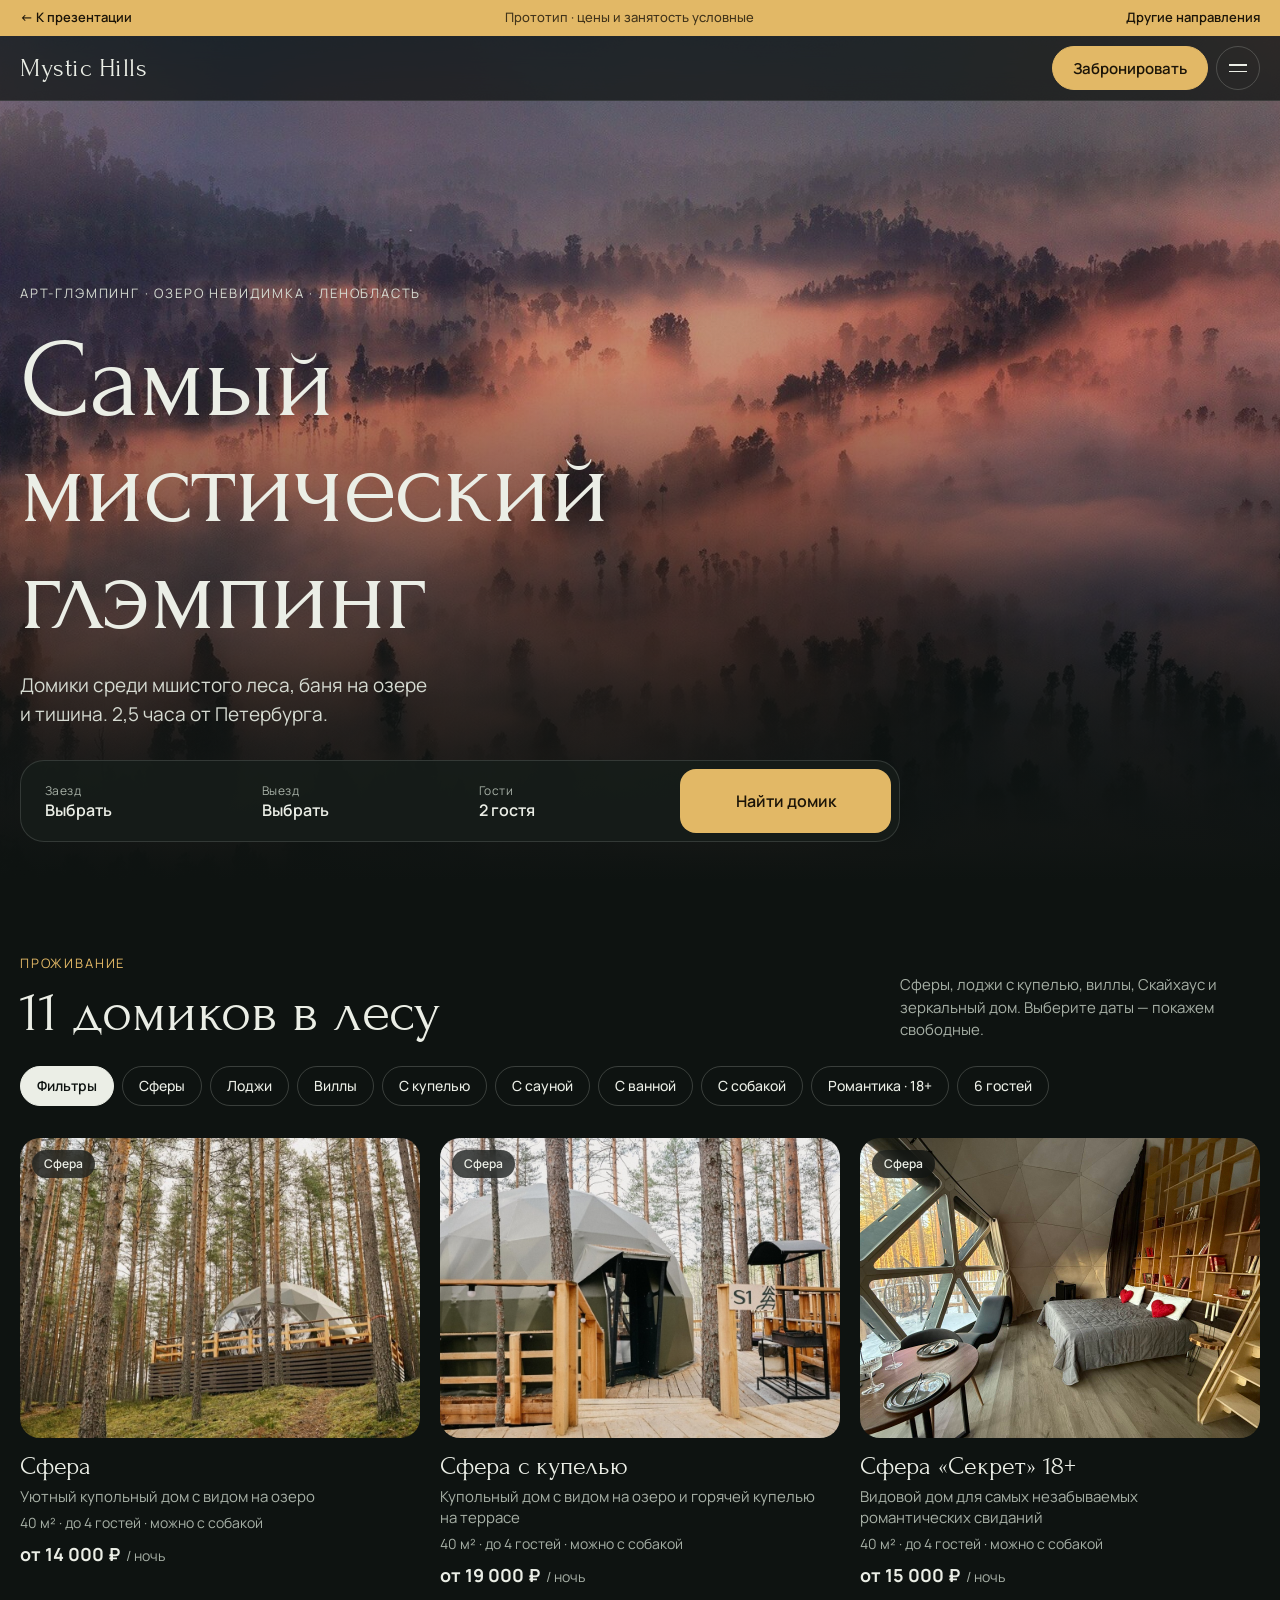
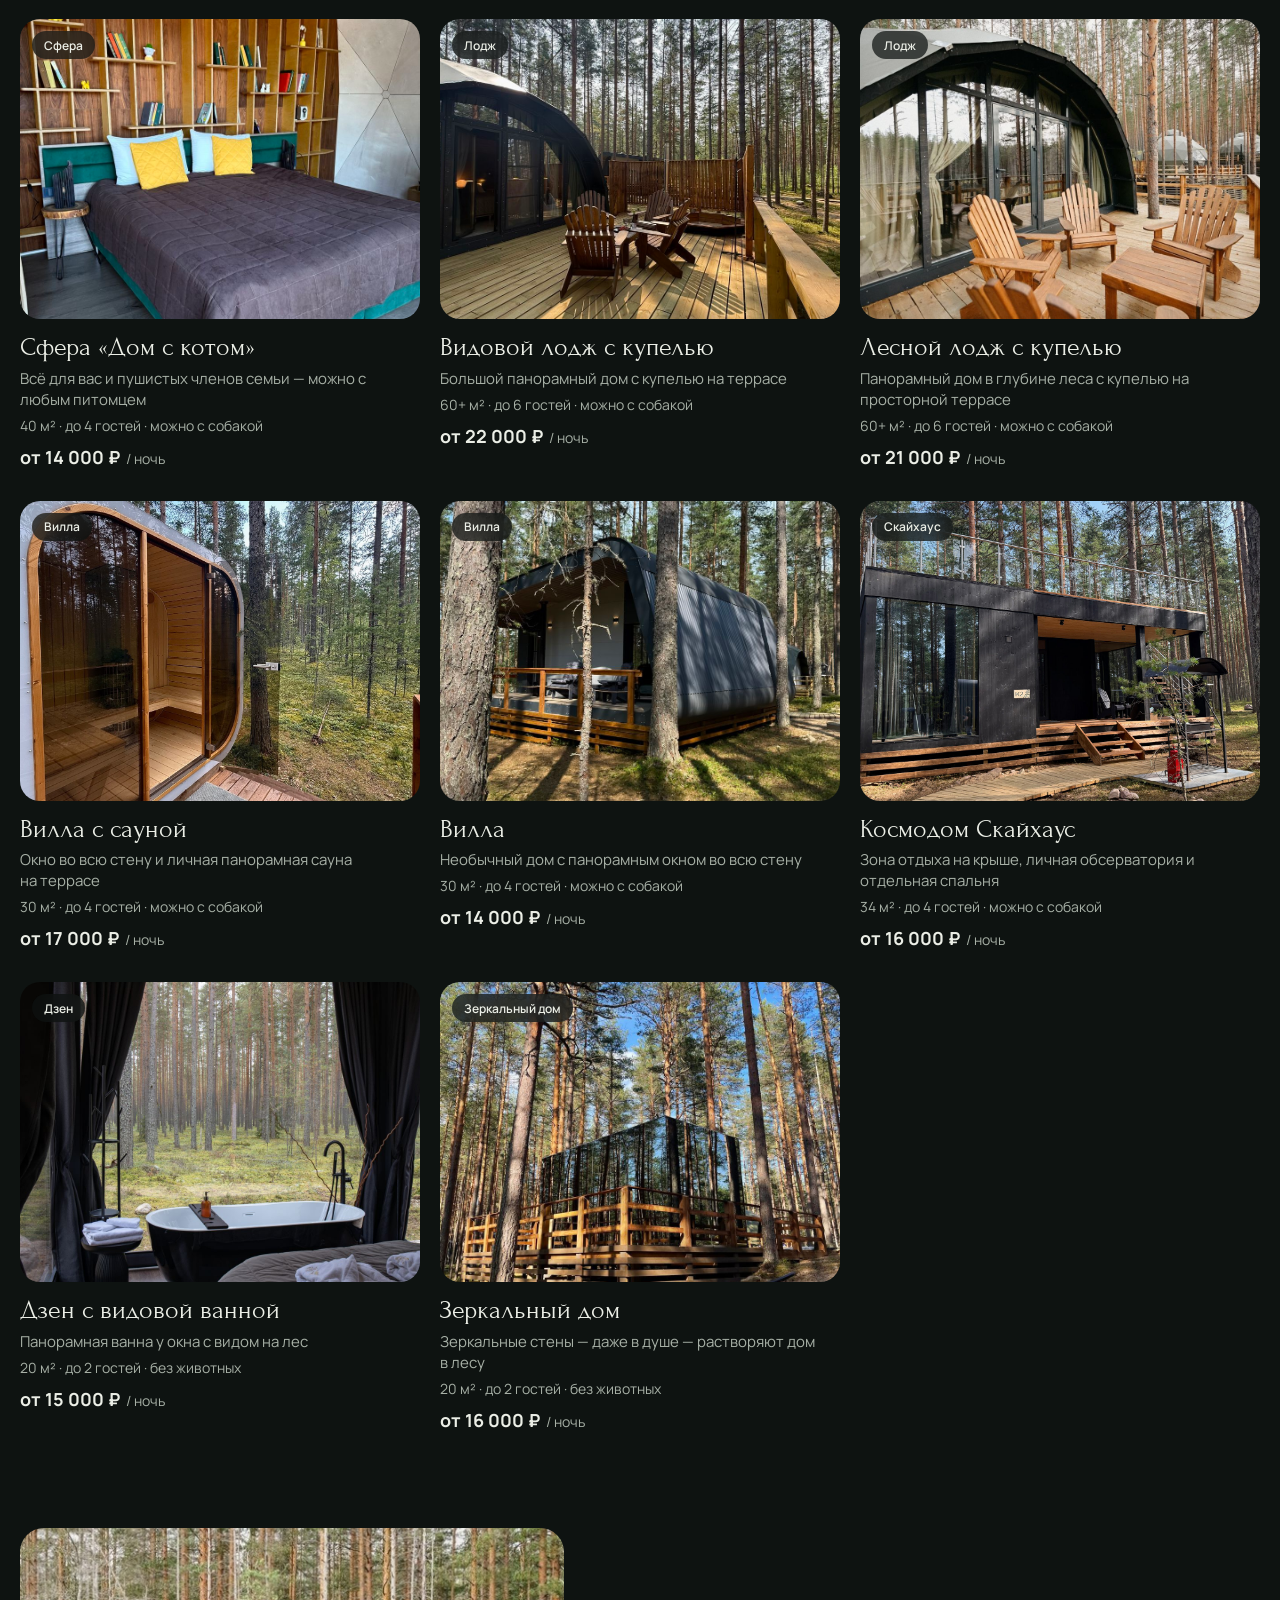
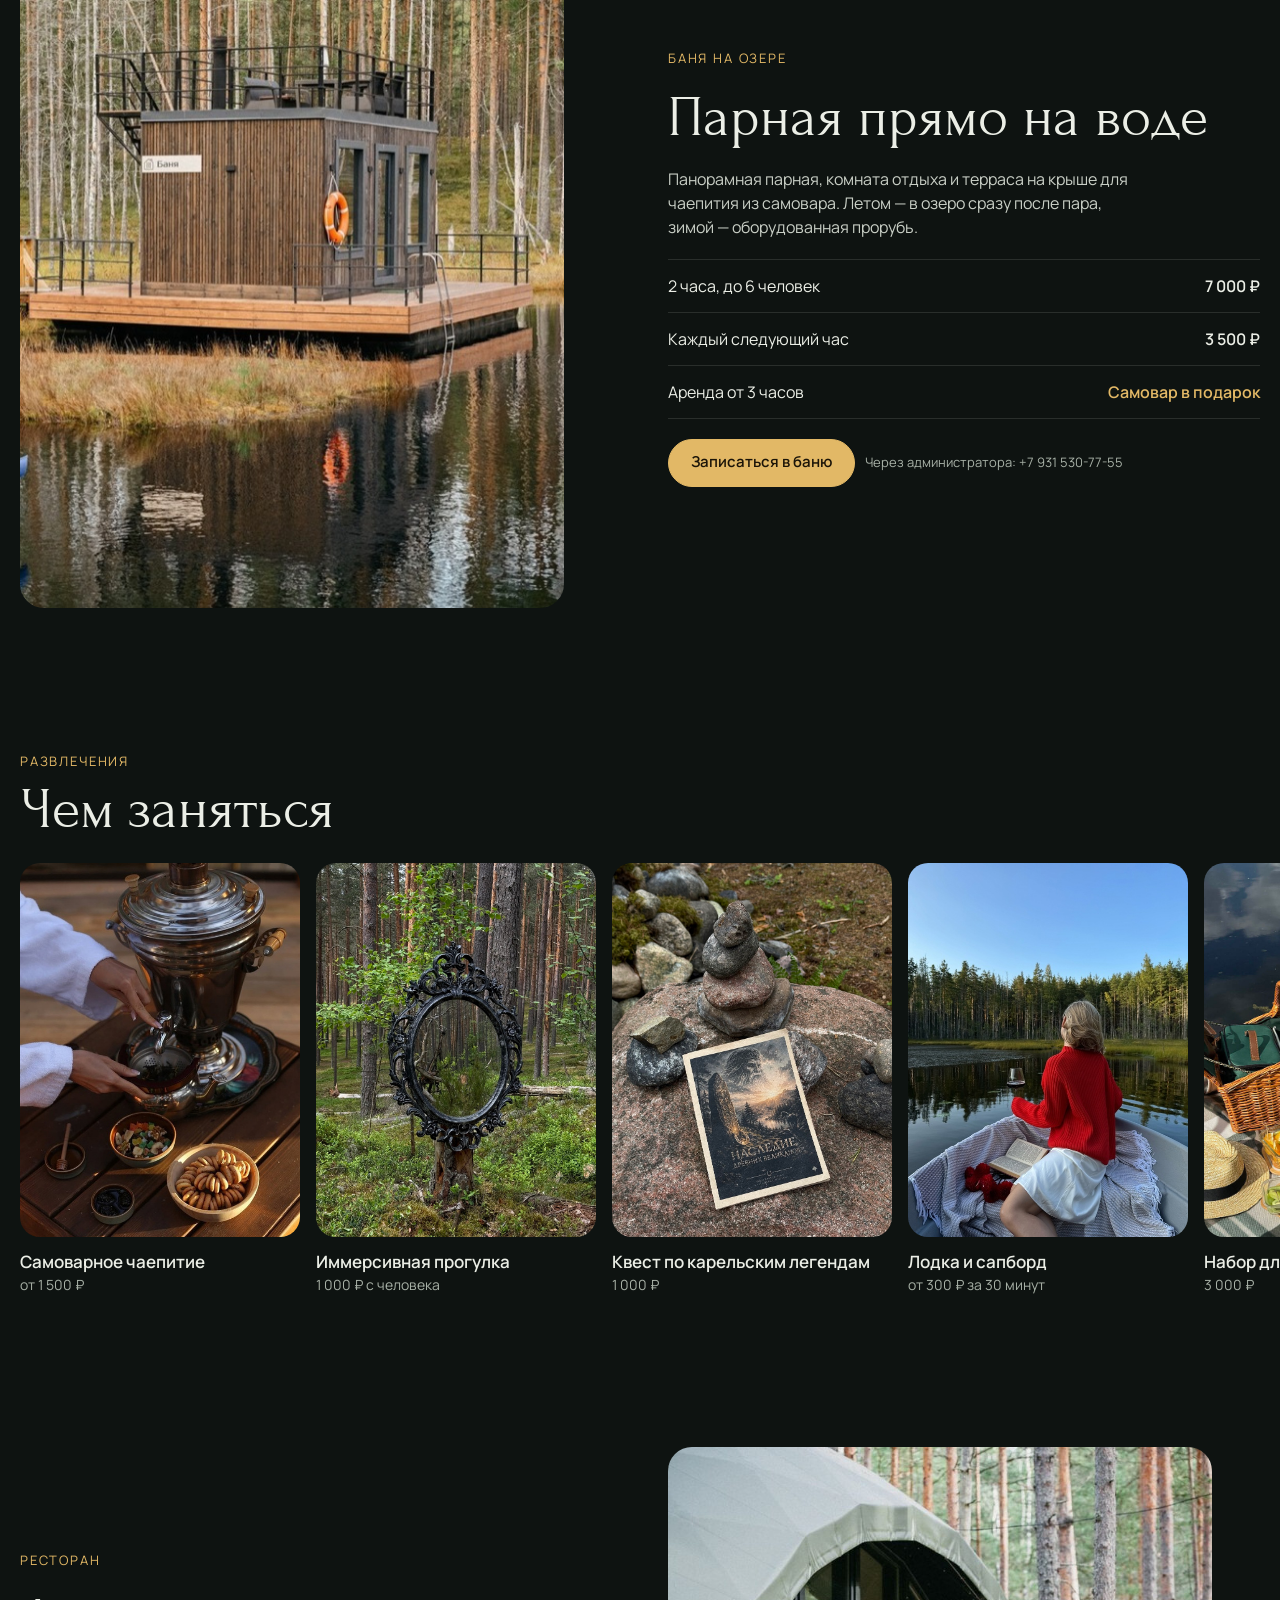
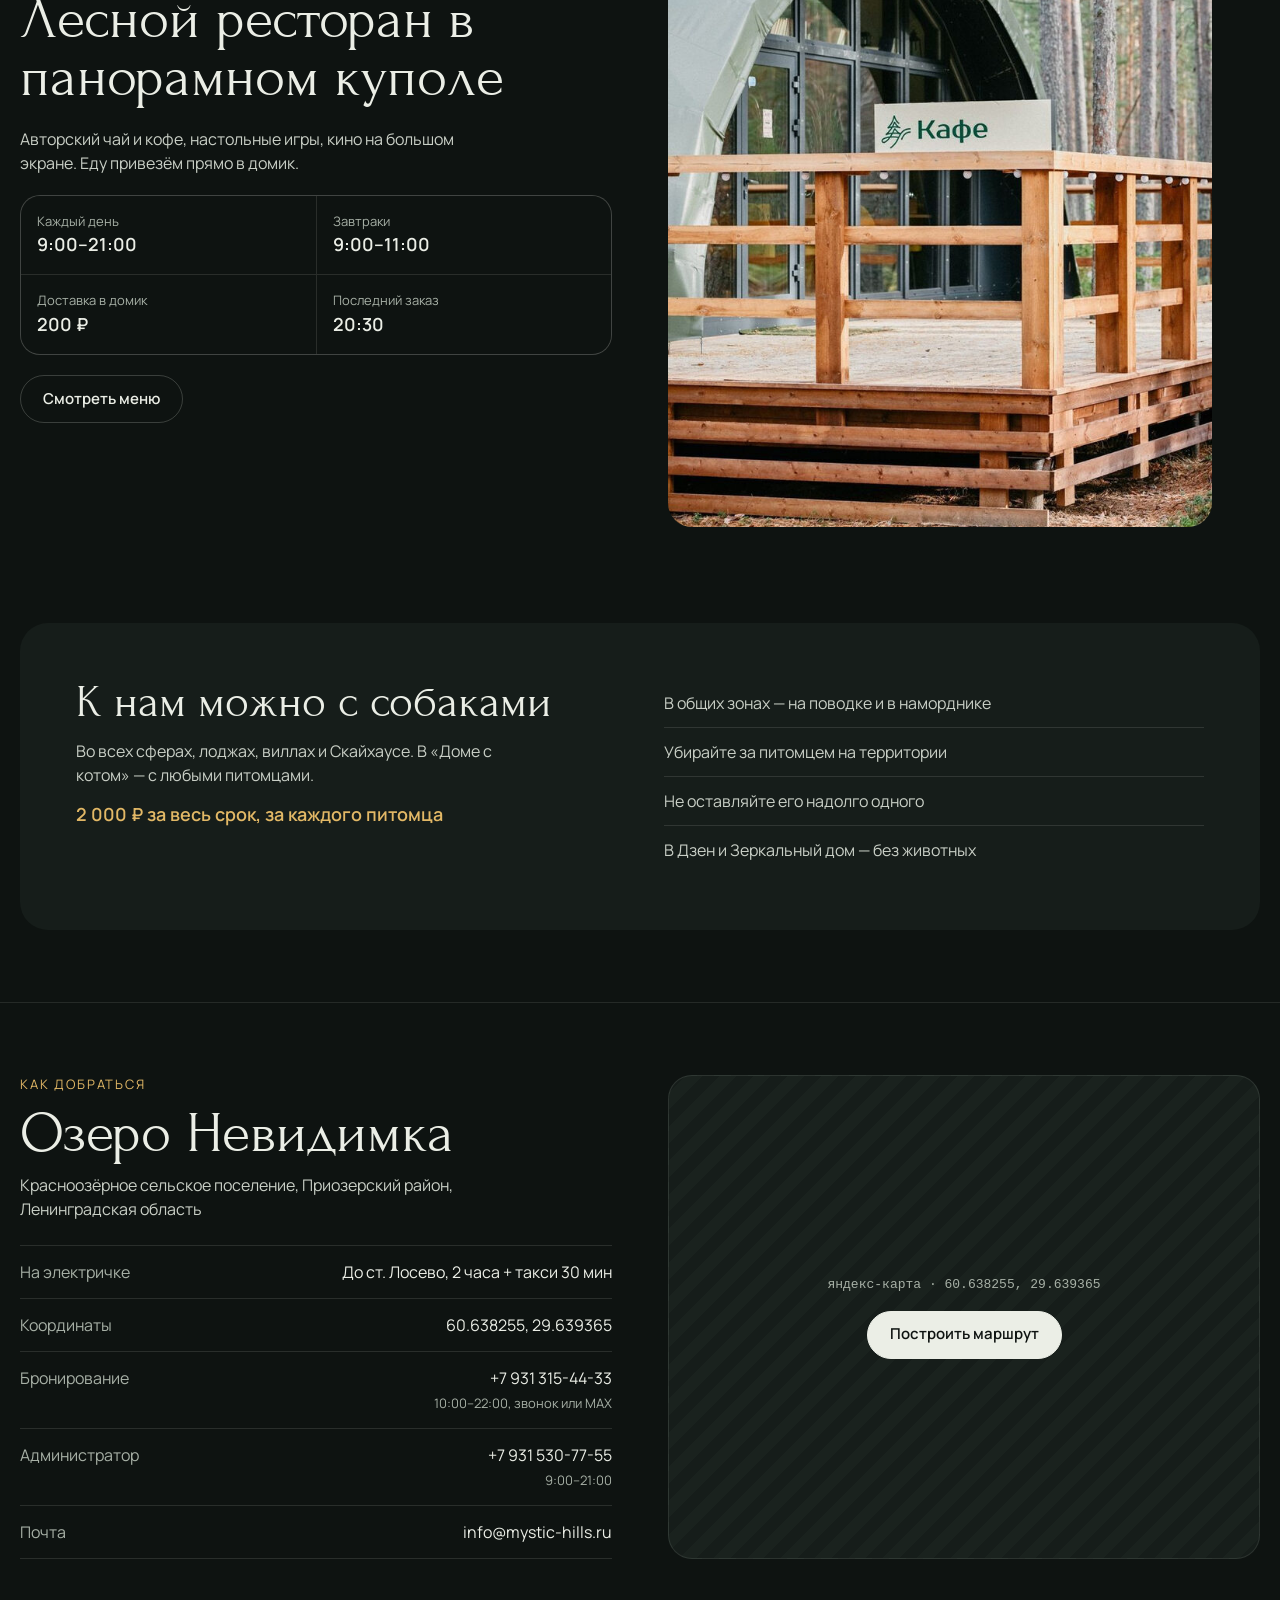
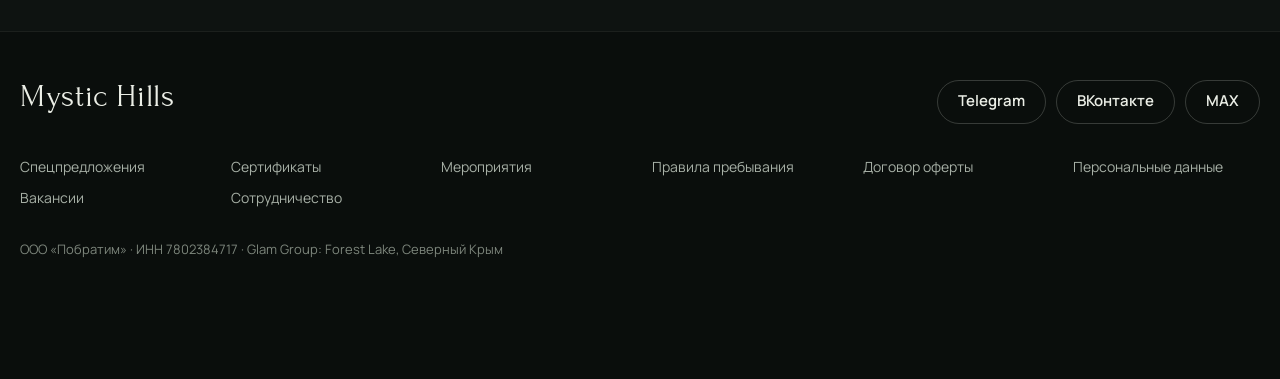
==== commit 45bb45d4: "Прототип: лента «Чем заняться» с привязкой к краям и подсказкой-покачиванием на телефоне (из обновлё" ====
--- a/demo.html
+++ b/demo.html
@@ -10,7 +10,7 @@
 <link rel="preconnect" href="https://fonts.googleapis.com">
 <link rel="preconnect" href="https://fonts.gstatic.com" crossorigin>
 <link rel="stylesheet" href="https://fonts.googleapis.com/css2?family=Forum&family=Manrope:wght@400;500;600;700&display=swap">
-<link rel="stylesheet" href="assets/css/demo.css?v=1">
+<link rel="stylesheet" href="assets/css/demo.css?v=7">
 </head>
 <body>
 <div id="app">
@@ -155,14 +155,14 @@
         </div>
       </div>
       <div class="ftr__links">
-        <a href="https://mystic-hills.ru/akcii">Спецпредложения</a>
-        <a href="https://mystic-hills.ru/sertifikaty">Сертификаты</a>
-        <a href="https://mystic-hills.ru/meropriyatiya">Мероприятия</a>
-        <a href="https://mystic-hills.ru/pravila">Правила пребывания</a>
-        <a href="https://mystic-hills.ru/oferta">Договор оферты</a>
-        <a href="https://mystic-hills.ru/privacy">Персональные данные</a>
-        <a href="https://mystic-hills.ru/vacancy">Вакансии</a>
-        <a href="https://mystic-hills.ru/sotrudnichestvo">Сотрудничество</a>
+        <a href="https://mystic-hills.ru/akcii" target="_blank" rel="noopener">Спецпредложения</a>
+        <a href="https://mystic-hills.ru/sertifikaty" target="_blank" rel="noopener">Сертификаты</a>
+        <a href="https://mystic-hills.ru/meropriyatiya" target="_blank" rel="noopener">Мероприятия</a>
+        <a href="https://mystic-hills.ru/pravila" target="_blank" rel="noopener">Правила пребывания</a>
+        <a href="https://mystic-hills.ru/oferta" target="_blank" rel="noopener">Договор оферты</a>
+        <a href="https://mystic-hills.ru/privacy" target="_blank" rel="noopener">Персональные данные</a>
+        <a href="https://mystic-hills.ru/vacancy" target="_blank" rel="noopener">Вакансии</a>
+        <a href="https://mystic-hills.ru/sotrudnichestvo" target="_blank" rel="noopener">Сотрудничество</a>
       </div>
       <div class="ftr__legal">ООО «Побратим» · ИНН 7802384717 · Glam Group: Forest Lake, Северный Крым</div>
     </div>
@@ -171,6 +171,6 @@
   <div id="bar" class="bar" hidden></div>
   <div id="overlay"></div>
 </div>
-<script src="assets/js/demo.js?v=1"></script>
+<script src="assets/js/demo.js?v=4"></script>
 </body>
 </html>
--- a/assets/css/demo.css
+++ b/assets/css/demo.css
@@ -129,7 +129,8 @@
 .fact__k{color:var(--muted);font-size:13px}
 .fact__v{font-weight:600;font-size:18px}
 
-.rail{display:flex;gap:16px;overflow-x:auto;scroll-snap-type:x mandatory;padding:0 max(20px,calc((100vw - 1240px) / 2)) 8px;scrollbar-width:none}
+.rail{display:flex;gap:16px;overflow-x:auto;scroll-snap-type:x mandatory;scroll-padding-left:max(20px,calc((100vw - 1240px) / 2));padding:0 0 8px;scrollbar-width:none;scroll-behavior:smooth}
+.rail__pad{flex:none;width:max(4px,calc((100vw - 1240px) / 2 - 16px))}
 .rail::-webkit-scrollbar{display:none}
 .act{flex:none;width:clamp(220px,62vw,280px);scroll-snap-align:start;display:flex;flex-direction:column;gap:12px}
 .act__ph{aspect-ratio:3/4;border-radius:20px;overflow:hidden;background:var(--bg2)}
@@ -319,3 +320,36 @@
 .done__ok{width:64px;height:64px;border-radius:999px;background:var(--acc);color:var(--accfg);font-size:30px;display:flex;align-items:center;justify-content:center}
 .done__h{margin:0;font-family:'Forum',serif;font-weight:400;font-size:clamp(36px,6vw,56px);line-height:1}
 .done__box{background:var(--bg2);border-radius:20px;padding:18px;display:flex;flex-direction:column;gap:6px}
+
+/* телефон */
+.brand{white-space:nowrap}
+@media (max-width:430px){
+  .brand{font-size:22px}
+  .hdr .btn--acc{padding:0 14px;font-size:14px}
+}
+/* карточка домика: на узких экранах блок с ценой и кнопкой закреплён внизу */
+@media (max-width:860px){
+  .house__body{padding-bottom:150px}
+  .aside{position:fixed;left:12px;right:12px;bottom:12px;top:auto;z-index:5;padding:12px 12px 12px 18px;background:rgba(22,29,26,0.96);backdrop-filter:blur(12px);-webkit-backdrop-filter:blur(12px);display:grid;grid-template-columns:minmax(0,1fr) auto;gap:2px 12px;align-items:center;box-shadow:0 12px 40px rgba(0,0,0,0.45)}
+  .aside__price{grid-column:1;grid-row:1}
+  .aside__price b{font-size:20px}
+  .aside__price span{font-size:13px}
+  .aside .dates{grid-column:1;grid-row:2;display:flex;gap:6px;border:none;border-radius:0;padding:0;color:var(--muted);font-size:13px;overflow:visible}
+  .aside .dates > div{padding:0;border:none!important;display:flex}
+  .aside .dates > div:first-child::after{content:'—';margin-left:6px}
+  .aside .dates__k{display:none}
+  .aside .dates__v{font-weight:500}
+  .warn{grid-column:1/-1;grid-row:3;font-size:13px;padding-top:6px}
+  .aside .btn--xl{grid-column:2;grid-row:1/3;width:auto;height:48px;padding:0 20px;font-size:15px}
+  .aside__note{display:none}
+}
+@media (max-width:860px){
+  .aside{padding:10px 10px 10px 14px}
+  .aside__price,.aside .dates,.aside .dates > div{white-space:nowrap;flex-wrap:nowrap}
+  .aside .btn--xl{padding:0 16px}
+}
+
+/* неподвижный экран внутри презентации на телефоне */
+html.still,html.still body{overflow:hidden;touch-action:none;overscroll-behavior:none}
+html.still .bk__scroll,html.still .house__scroll,html.still .sheet__body,html.still .scr--menu,html.still .chips-row,html.still .rail,html.still .gallery{overflow:hidden}
+html.still #app{pointer-events:none}
